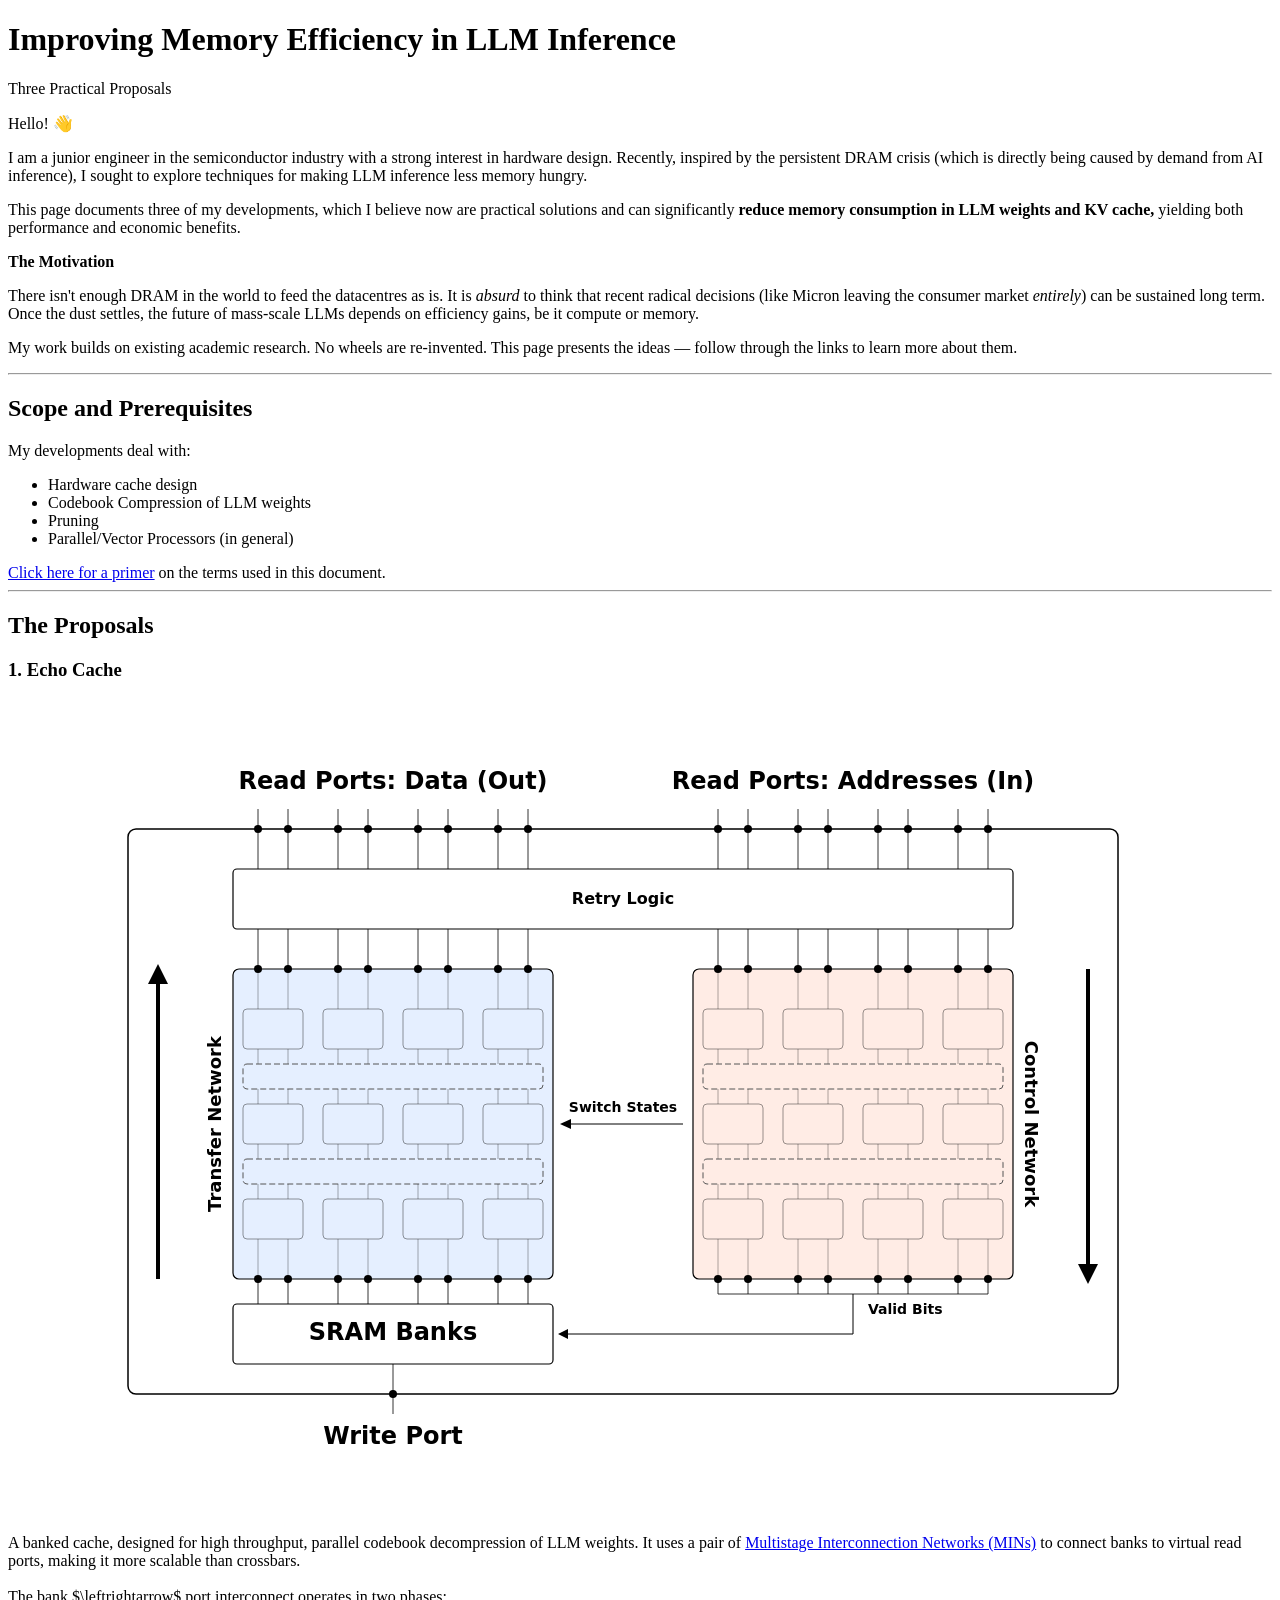
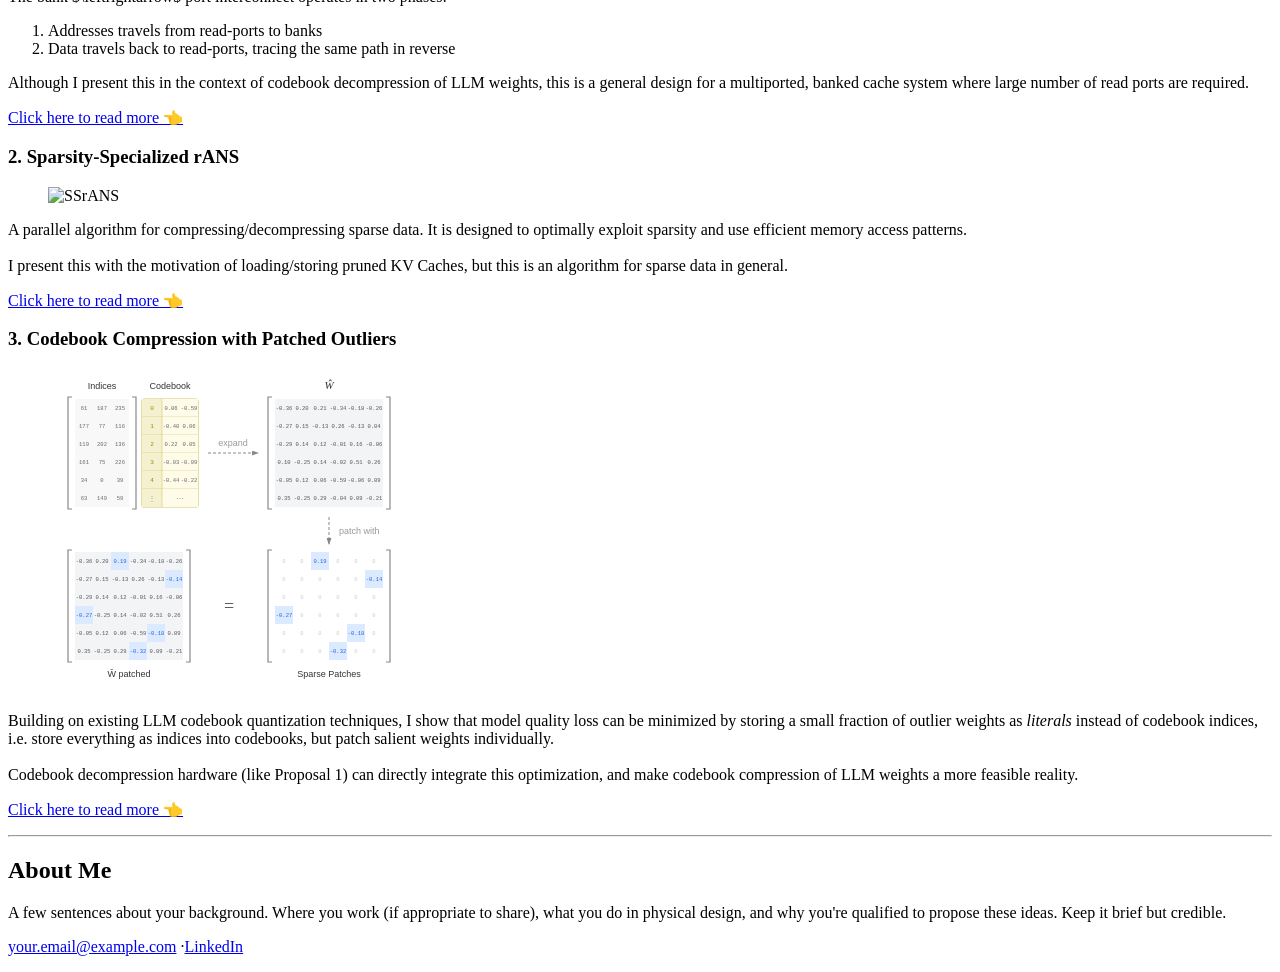
==== index.html @ 447023c8 "Rewrite echo and small changes" ====
<!DOCTYPE html>
<html lang="en">

<head>
    <meta charset="UTF-8">
    <meta name="viewport" content="width=device-width, initial-scale=1.0">
    <title>LLM Inference Optimization Proposals</title>
    <link rel="stylesheet" href="style.css">
    <script defer src="common.js"></script>
</head>

<body>
    <main>
        <div class="container">
            <h1>Improving Memory Efficiency in LLM Inference</h1>
            <p class="subtitle">Three Practical Proposals</p>

            <p>Hello! 👋</p>
            <p>
                I am a junior engineer in the semiconductor industry with a strong interest in
                hardware design. Recently, inspired by the persistent DRAM crisis (which is
                directly being caused by demand from AI inference), I sought to explore
                techniques for making LLM inference less memory hungry.
            </p>

            <p>
                This page documents three of my developments, which I believe now are practical
                solutions and can significantly <b>reduce memory consumption in LLM weights and KV cache,</b>
                yielding both performance and economic benefits.
            </p>

            <div class="callout aside">
                <strong>The Motivation</strong>
                <p>
                    There isn't enough DRAM in the world to feed the datacentres as is. It is <i>absurd</i>
                    to think that recent radical decisions (like Micron leaving the consumer market <i>entirely</i>)
                    can be sustained long term. Once the dust settles, the future of mass-scale LLMs
                    depends on efficiency gains, be it compute or memory.
                </p>
            </div>

            <p>
                My work builds on existing academic research. No wheels are re-invented. This page
                presents the ideas — follow through the links to learn more about them.
            </p>

            <hr>

            <h2>Scope and Prerequisites</h2>
            My developments deal with:
            <ul>
                <li>Hardware cache design</li>
                <li>Codebook Compression of LLM weights</li>
                <li>Pruning</li>
                <li>Parallel/Vector Processors (in general)</li>
            </ul>

            <a href="prereq.html">Click here for a primer</a> on the terms used in
            this document.

            <hr>

            <h2>The Proposals</h2>
            <h3>1. Echo Cache</h3>
            <figure class="side">
                <img src="img/echo/dual_omega_storage.svg" title="Echo Cache Diagram">
            </figure>
            <p>
                A banked cache, designed for high throughput, parallel codebook decompression of LLM weights.
                It uses a pair of <a href="https://en.wikipedia.org/wiki/Multistage_interconnection_networks">Multistage
                    Interconnection Networks (MINs)</a> to connect banks to virtual
                read ports, making it more scalable than crossbars.
                <br><br>
                The bank $\leftrightarrow$ port interconnect operates in two phases:
            <ol>
                <li>Addresses travels from read-ports to banks</li>
                <li>Data travels back to read-ports, tracing the same path in reverse</li>
            </ol>

            Although I present this in the context of codebook decompression of LLM weights, this is
            a general design for a multiported, banked cache system where large number of read ports are required.
            </p>

            <p><a href="echo.html">Click here to read more 👈</a></p>


            <div class="dot-break"></div>
            <h3>2. Sparsity-Specialized rANS</h3>
            <figure class="side">
                <img src="https://miro.medium.com/v2/resize:fit:1400/1*isUWWaYQCWepkoyscOeyig.png" title="SSrANS">
            </figure>
            <p>
                A parallel algorithm for compressing/decompressing sparse data. It is designed to optimally
                exploit sparsity and use efficient memory access patterns.
                <br><br>
                I present this with the motivation of loading/storing pruned KV Caches, but this is an
                algorithm for sparse data in general.
            </p>
            <p><a href="ssrans.html">Click here to read more 👈</a></p>


            <div class="dot-break"></div>
            <h3>3. Codebook Compression with Patched Outliers</h3>
            <figure class="side">
                <img src="img/ccpo/ccpo.svg" title="Codebook Compression">
            </figure>
            <p>
                Building on existing LLM codebook quantization techniques, I show that model
                quality loss can be minimized by storing a small fraction of outlier weights as <i>literals</i>
                instead of codebook indices, i.e. store everything as indices into codebooks, but patch salient
                weights individually.
                <br><br>
                Codebook decompression hardware (like Proposal 1) can directly integrate this optimization,
                and make codebook compression of LLM weights a more feasible reality.
            </p>
            <p><a href="ccpo.html">Click here to read more 👈</a></p>

            <hr>

            <h2>About Me</h2>
            <p>
                A few sentences about your background. Where you work (if appropriate to share),
                what you do in physical design, and why you're qualified to propose these ideas.
                Keep it brief but credible.
            </p>
        </div>
    </main>

    <footer>
        <div class="container">
            <p>
                <a href="mailto:your.email@example.com">your.email@example.com</a> ·<a
                    href="https://linkedin.com/in/yourprofile">LinkedIn</a>
            </p>
        </div>
    </footer>
</body>

</html>
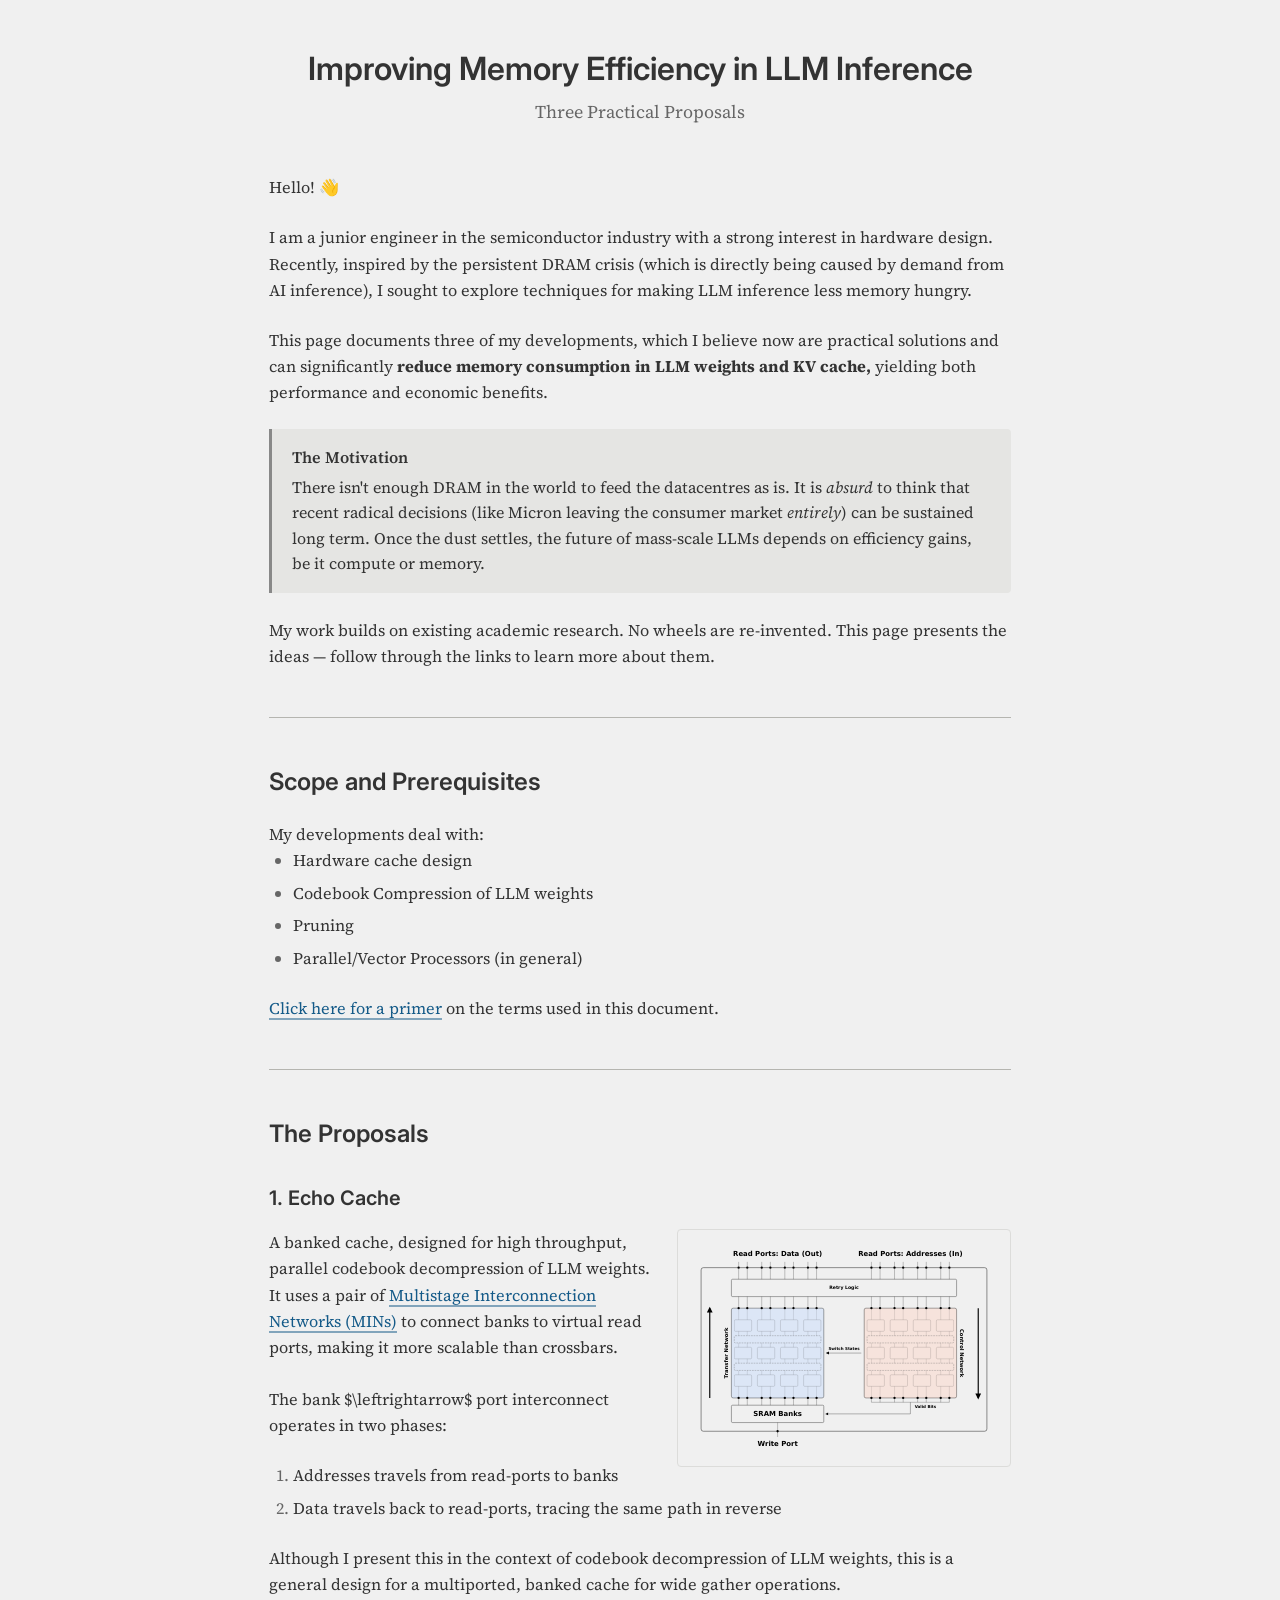
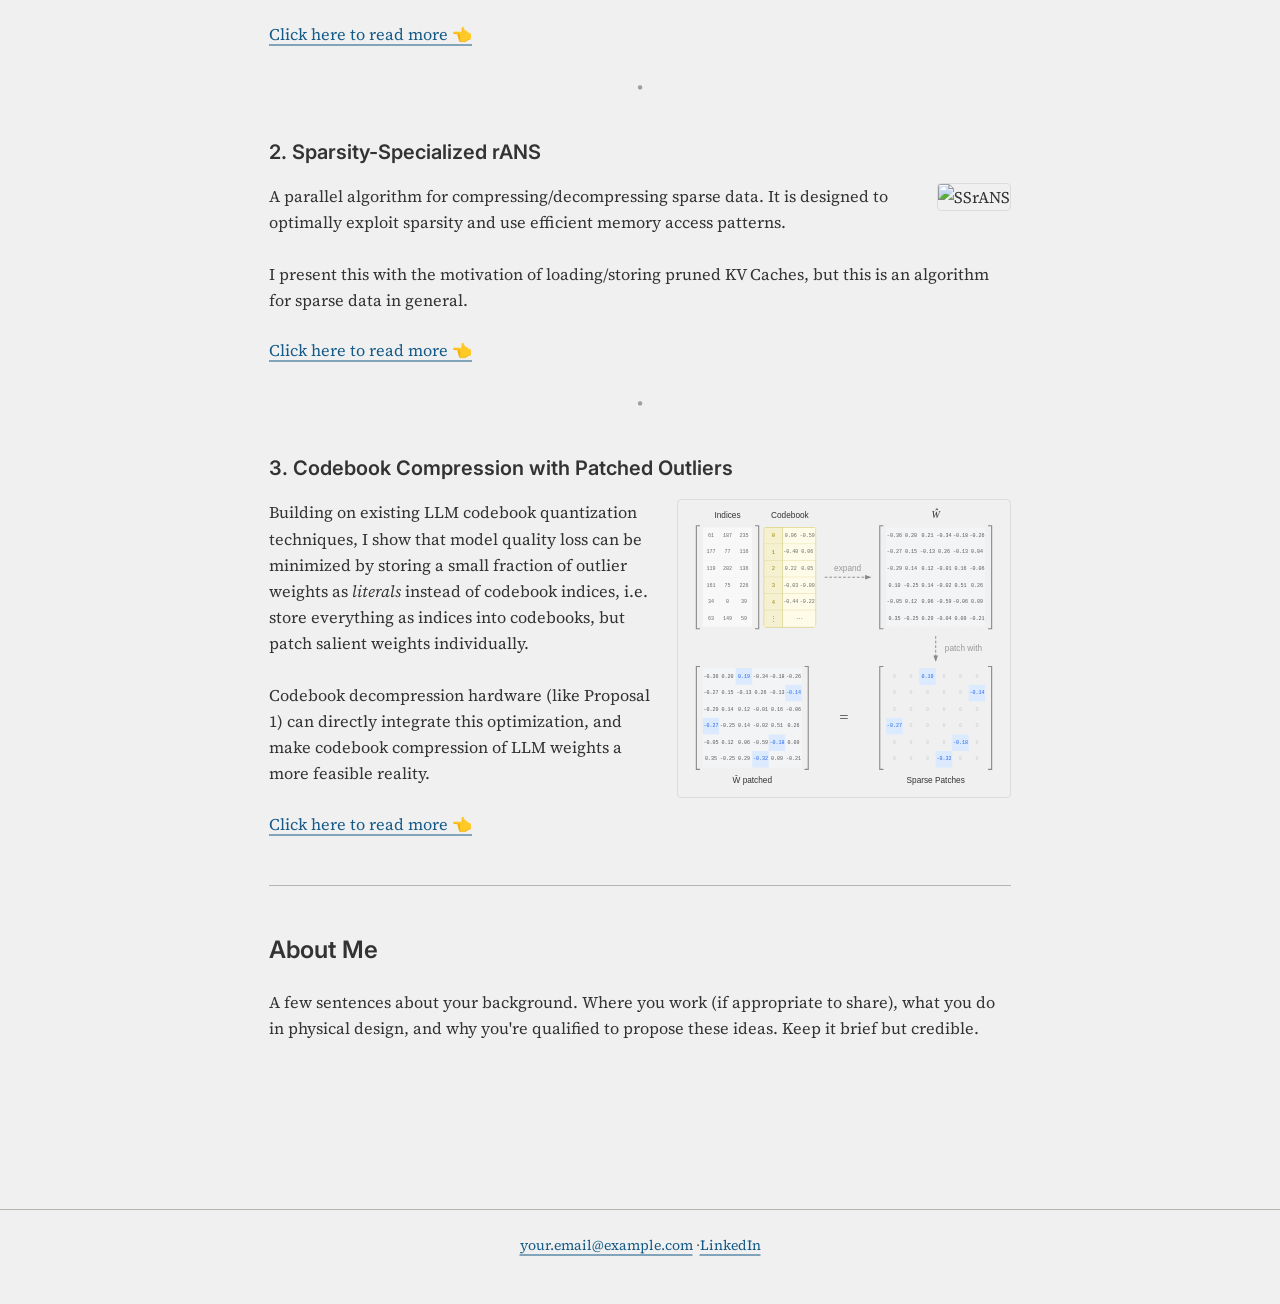
==== commit d17e5d56: "Work on echo" ====
--- a/index.html
+++ b/index.html
@@ -61,7 +61,7 @@
             <hr>
 
             <h2>The Proposals</h2>
-            <h3>1. Echo Cache</h3>
+            <h3 id="echo">1. Echo Cache</h3>
             <figure class="side">
                 <img src="img/echo/dual_omega_storage.svg" title="Echo Cache Diagram">
             </figure>
@@ -78,14 +78,14 @@
             </ol>
 
             Although I present this in the context of codebook decompression of LLM weights, this is
-            a general design for a multiported, banked cache system where large number of read ports are required.
+            a general design for a multiported, banked cache for wide gather operations.
             </p>
 
             <p><a href="echo.html">Click here to read more 👈</a></p>
 
 
             <div class="dot-break"></div>
-            <h3>2. Sparsity-Specialized rANS</h3>
+            <h3 id="ssrans">2. Sparsity-Specialized rANS</h3>
             <figure class="side">
                 <img src="https://miro.medium.com/v2/resize:fit:1400/1*isUWWaYQCWepkoyscOeyig.png" title="SSrANS">
             </figure>
@@ -100,7 +100,7 @@
 
 
             <div class="dot-break"></div>
-            <h3>3. Codebook Compression with Patched Outliers</h3>
+            <h3 id="ccpo">3. Codebook Compression with Patched Outliers</h3>
             <figure class="side">
                 <img src="img/ccpo/ccpo.svg" title="Codebook Compression">
             </figure>
--- a/style.css
+++ b/style.css
@@ -0,0 +1,470 @@
+/* ===== FONTS ===== */
+@import url('https://fonts.googleapis.com/css2?family=Inter:wght@400;500;600&family=Source+Serif+4:ital,wght@0,400;0,600;1,400&display=swap');
+
+/* ===== CSS RESET & BASE ===== */
+*,
+*::before,
+*::after {
+    box-sizing: border-box;
+    margin: 0;
+    padding: 0;
+}
+
+/* ===== VARIABLES ===== */
+:root {
+    --color-bg: #f0f0f0;
+    --color-bg-alt: #e6e6e4;
+    --color-text: #333333;
+    --color-text-muted: #666666;
+    --color-border: #dcdcda;
+    --color-link: #145a88;
+    --color-link-hover: #0e4366;
+    --color-rule: #b5b5b0;
+
+    /* Callout colors - more visible */
+    --note-bg: #ddeaf3;
+    --note-border: #3a8dba;
+    --warning-bg: #f5eedc;
+    --warning-border: #c9a540;
+    --conclusion-bg: #d8f0dd;
+    --conclusion-border: #2a9d4a;
+    --aside-bg: #e5e5e3;
+    --aside-border: #888888;
+
+    --font-sans: 'Inter', -apple-system, BlinkMacSystemFont, sans-serif;
+    --font-serif: 'Source Serif 4', Georgia, serif;
+
+    --content-width: 790px;
+    --spacing-unit: 1.5rem;
+}
+
+/* ===== LAYOUT ===== */
+html {
+    font-size: 16px;
+    scroll-behavior: smooth;
+}
+
+body {
+    font-family: var(--font-serif);
+    font-size: 1.02rem;
+    line-height: 1.6;
+    color: var(--color-text);
+    background-color: var(--color-bg);
+    -webkit-font-smoothing: antialiased;
+    -moz-osx-font-smoothing: grayscale;
+}
+
+.container {
+    max-width: var(--content-width);
+    margin: 0 auto;
+    padding: 0 var(--spacing-unit);
+}
+
+main {
+    padding: calc(var(--spacing-unit) * 2) 0 calc(var(--spacing-unit) * 4);
+}
+
+/* ===== HEADER & NAV ===== */
+header {
+    border-bottom: 1px solid var(--color-rule);
+    padding: var(--spacing-unit) 0;
+}
+
+header .container {
+    display: flex;
+    justify-content: space-between;
+    align-items: center;
+}
+
+.site-title {
+    font-family: var(--font-serif);
+    font-size: 1rem;
+    font-weight: 600;
+    text-decoration: none;
+    color: var(--color-text);
+}
+
+.site-title:hover {
+    color: var(--color-text-muted);
+}
+
+nav {
+    display: flex;
+    gap: 1.5rem;
+}
+
+nav a {
+    font-family: var(--font-serif);
+    font-size: 0.9rem;
+    color: var(--color-text-muted);
+    text-decoration: none;
+}
+
+nav a:hover {
+    color: var(--color-text);
+}
+
+/* ===== TYPOGRAPHY ===== */
+h1,
+h2,
+h3,
+h4 {
+    font-family: var(--font-sans);
+    font-weight: 600;
+    line-height: 1.3;
+    color: var(--color-text);
+}
+
+h1 {
+    font-size: 2rem;
+    margin-bottom: 0.5rem;
+    text-align: center;
+}
+
+h2 {
+    font-size: 1.5rem;
+    margin-top: calc(var(--spacing-unit) * 2);
+    margin-bottom: var(--spacing-unit);
+}
+
+h3 {
+    font-size: 1.25rem;
+    margin-top: calc(var(--spacing-unit) * 1.5);
+    margin-bottom: calc(var(--spacing-unit) * 0.75);
+}
+
+p {
+    margin-bottom: var(--spacing-unit);
+}
+
+a {
+    color: var(--color-link);
+    text-decoration: underline;
+    text-decoration-thickness: 1.5px;
+    text-underline-offset: 4px;
+    text-decoration-color: color-mix(in srgb, var(--color-link) 50%, transparent);
+}
+
+a:hover {
+    color: var(--color-link-hover);
+    text-decoration-color: var(--color-link-hover);
+}
+
+a.external::after {
+    content: '';
+    display: inline-block;
+    width: 0.7em;
+    height: 0.7em;
+    margin-left: 0.2em;
+    background-color: currentColor;
+    mask-image: url("data:image/svg+xml,%3Csvg xmlns='http://www.w3.org/2000/svg' viewBox='0 0 24 24' fill='none' stroke='currentColor' stroke-width='2.5' stroke-linecap='round' stroke-linejoin='round'%3E%3Cpath d='M18 13v6a2 2 0 0 1-2 2H5a2 2 0 0 1-2-2V8a2 2 0 0 1 2-2h6'/%3E%3Cpolyline points='15 3 21 3 21 9'/%3E%3Cline x1='10' y1='14' x2='21' y2='3'/%3E%3C/svg%3E");
+    mask-size: contain;
+    -webkit-mask-image: url("data:image/svg+xml,%3Csvg xmlns='http://www.w3.org/2000/svg' viewBox='0 0 24 24' fill='none' stroke='currentColor' stroke-width='2.5' stroke-linecap='round' stroke-linejoin='round'%3E%3Cpath d='M18 13v6a2 2 0 0 1-2 2H5a2 2 0 0 1-2-2V8a2 2 0 0 1 2-2h6'/%3E%3Cpolyline points='15 3 21 3 21 9'/%3E%3Cline x1='10' y1='14' x2='21' y2='3'/%3E%3C/svg%3E");
+    -webkit-mask-size: contain;
+    vertical-align: baseline;
+    position: relative;
+    top: 0.05em;
+}
+
+strong {
+    font-weight: 600;
+}
+
+u {
+    text-underline-offset: 4px;
+    text-decoration-thickness: 1px;
+}
+
+/* ===== LISTS ===== */
+ul,
+ol {
+    margin-bottom: var(--spacing-unit);
+    padding-left: 1.5rem;
+}
+
+li {
+    margin-bottom: 0.4rem;
+}
+
+li:last-child {
+    margin-bottom: 0;
+}
+
+li::marker {
+    color: var(--color-text-muted);
+}
+
+/* ===== FIGURES & IMAGES ===== */
+figure {
+    margin: calc(var(--spacing-unit) * 2) 0;
+}
+
+figure img {
+    display: block;
+    max-width: 100%;
+    height: auto;
+    margin: 0 auto;
+    border: 1px solid var(--color-border);
+    border-radius: 4px;
+}
+
+figcaption {
+    font-family: var(--font-serif);
+    font-size: 0.875rem;
+    color: var(--color-text-muted);
+    margin-top: 0.75rem;
+    text-align: center;
+}
+
+/* Side figures - float next to text */
+figure.side {
+    float: right;
+    margin: 0 0 1rem 1.5rem;
+    max-width: 45%;
+}
+
+figure.side img {
+    max-width: 100%;
+}
+
+/* Breakout variant - extends into right margin */
+figure.side.breakout {
+    margin-right: -120px;
+    max-width: 55%;
+}
+
+@media (max-width: 900px) {
+
+    /* On smaller screens, pull breakout back in */
+    figure.side.breakout {
+        margin-right: 0;
+        max-width: 45%;
+    }
+}
+
+@media (max-width: 600px) {
+
+    /* On mobile, stack images normally */
+    figure.side,
+    figure.side.breakout {
+        float: none;
+        margin: var(--spacing-unit) 0;
+        max-width: 100%;
+    }
+}
+
+/* Clear floats before new sections (for side figures) */
+h3 {
+    clear: both;
+}
+
+/* ===== CALLOUT BOXES ===== */
+.callout {
+    font-family: var(--font-serif);
+    font-size: 1rem;
+    padding: 1rem 1.25rem;
+    margin: var(--spacing-unit) 0;
+    border-left: 3px solid;
+    border-radius: 0 4px 4px 0;
+}
+
+.callout p {
+    margin-bottom: 0.5rem;
+}
+
+.callout p:last-child {
+    margin-bottom: 0;
+}
+
+.callout strong {
+    display: block;
+    margin-bottom: 0.25rem;
+}
+
+.callout.note {
+    background-color: var(--note-bg);
+    border-color: var(--note-border);
+}
+
+.callout.warning {
+    background-color: var(--warning-bg);
+    border-color: var(--warning-border);
+}
+
+.callout.conclusion {
+    background-color: var(--conclusion-bg);
+    border-color: var(--conclusion-border);
+}
+
+.callout.aside {
+    background-color: var(--aside-bg);
+    border-color: var(--aside-border);
+}
+
+/* ===== CODE ===== */
+code {
+    font-family: 'SF Mono', 'Consolas', 'Monaco', monospace;
+    font-size: 0.85em;
+    background-color: var(--color-bg-alt);
+    padding: 0.15em 0.4em;
+    border-radius: 3px;
+}
+
+pre {
+    background-color: var(--color-bg-alt);
+    padding: 1rem;
+    border-radius: 4px;
+    overflow-x: auto;
+    margin-bottom: var(--spacing-unit);
+    border: 1px solid var(--color-border);
+}
+
+/* Prism font overrides are in common.js (injected after Prism loads) */
+
+/* ===== MATH ===== */
+/* KaTeX overrides are in common.js (injected after KaTeX loads) */
+
+/* ===== FOOTER ===== */
+footer {
+    border-top: 1px solid var(--color-rule);
+    padding: var(--spacing-unit) 0;
+    margin-top: calc(var(--spacing-unit) * 2);
+}
+
+footer .container {
+    font-family: var(--font-serif);
+    font-size: 0.875rem;
+    color: var(--color-text-muted);
+    text-align: center;
+}
+
+footer .back-link {
+    display: block;
+    text-align: left;
+    margin-bottom: 0.75rem;
+}
+
+footer a {
+    color: var(--color-link);
+}
+
+footer a:hover {
+    color: var(--color-link-hover);
+}
+
+/* ===== UTILITY ===== */
+.back-link {
+    font-family: var(--font-serif);
+    font-size: 0.9rem;
+    color: var(--color-text-muted);
+    text-decoration: none;
+    display: inline-block;
+    margin-bottom: var(--spacing-unit);
+}
+
+.back-link:hover {
+    color: var(--color-text);
+}
+
+.subtitle {
+    font-family: var(--font-serif);
+    font-size: 1.125rem;
+    color: var(--color-text-muted);
+    margin-top: 0;
+    margin-bottom: calc(var(--spacing-unit) * 2);
+    text-align: center;
+}
+
+.byline {
+    font-family: var(--font-serif);
+    font-size: 0.95rem;
+    color: var(--color-text-muted);
+    text-align: center;
+    margin-bottom: calc(var(--spacing-unit) * 2);
+}
+
+.byline a {
+    color: var(--color-text-muted);
+}
+
+hr {
+    border: none;
+    border-top: 1px solid var(--color-rule);
+    margin: calc(var(--spacing-unit) * 2) 0;
+}
+
+/* Dot separator - lighter alternative to hr */
+.dot-break {
+    text-align: center;
+    margin: var(--spacing-unit) 0;
+    color: #a0a09a;
+}
+
+.dot-break::before {
+    content: "•";
+    font-size: 1.25rem;
+}
+
+/* ===== RESPONSIVE ===== */
+@media (max-width: 600px) {
+    html {
+        font-size: 15px;
+    }
+
+    header .container {
+        flex-direction: column;
+        gap: 0.75rem;
+    }
+
+    nav {
+        gap: 1rem;
+    }
+
+    h1 {
+        font-size: 1.75rem;
+    }
+}
+
+/* ===== TABLES (GLOBAL, GRID, HEADER TINT ONLY, FIXED LAYOUT) ===== */
+table {
+    width: 100%;
+    margin: calc(var(--spacing-unit) * 1.25) auto;
+    border-collapse: collapse;
+    background: transparent;
+    border: 1px solid var(--color-border);
+    font-size: 0.98rem;
+}
+
+/* Gridlines + roomier rows */
+th,
+td {
+    border: 1px solid var(--color-border);
+    padding: 0.75rem 0.85rem;
+    /* increased from 0.55/0.65 */
+    vertical-align: middle;
+    text-align: left;
+    background: transparent;
+}
+
+/* Header tint only */
+thead th {
+    font-family: var(--font-sans);
+    font-weight: 600;
+    background: var(--color-bg-alt);
+}
+
+/* KaTeX inside tables */
+table .math {
+    display: inline-block;
+    max-width: 100%;
+    overflow-x: auto;
+    overflow-y: hidden;
+    white-space: nowrap;
+    line-height: 1.15;
+}
+
+/* If display math ever appears in a cell, kill its margins */
+table .katex-display {
+    margin: 0;
+    padding: 0;
+}
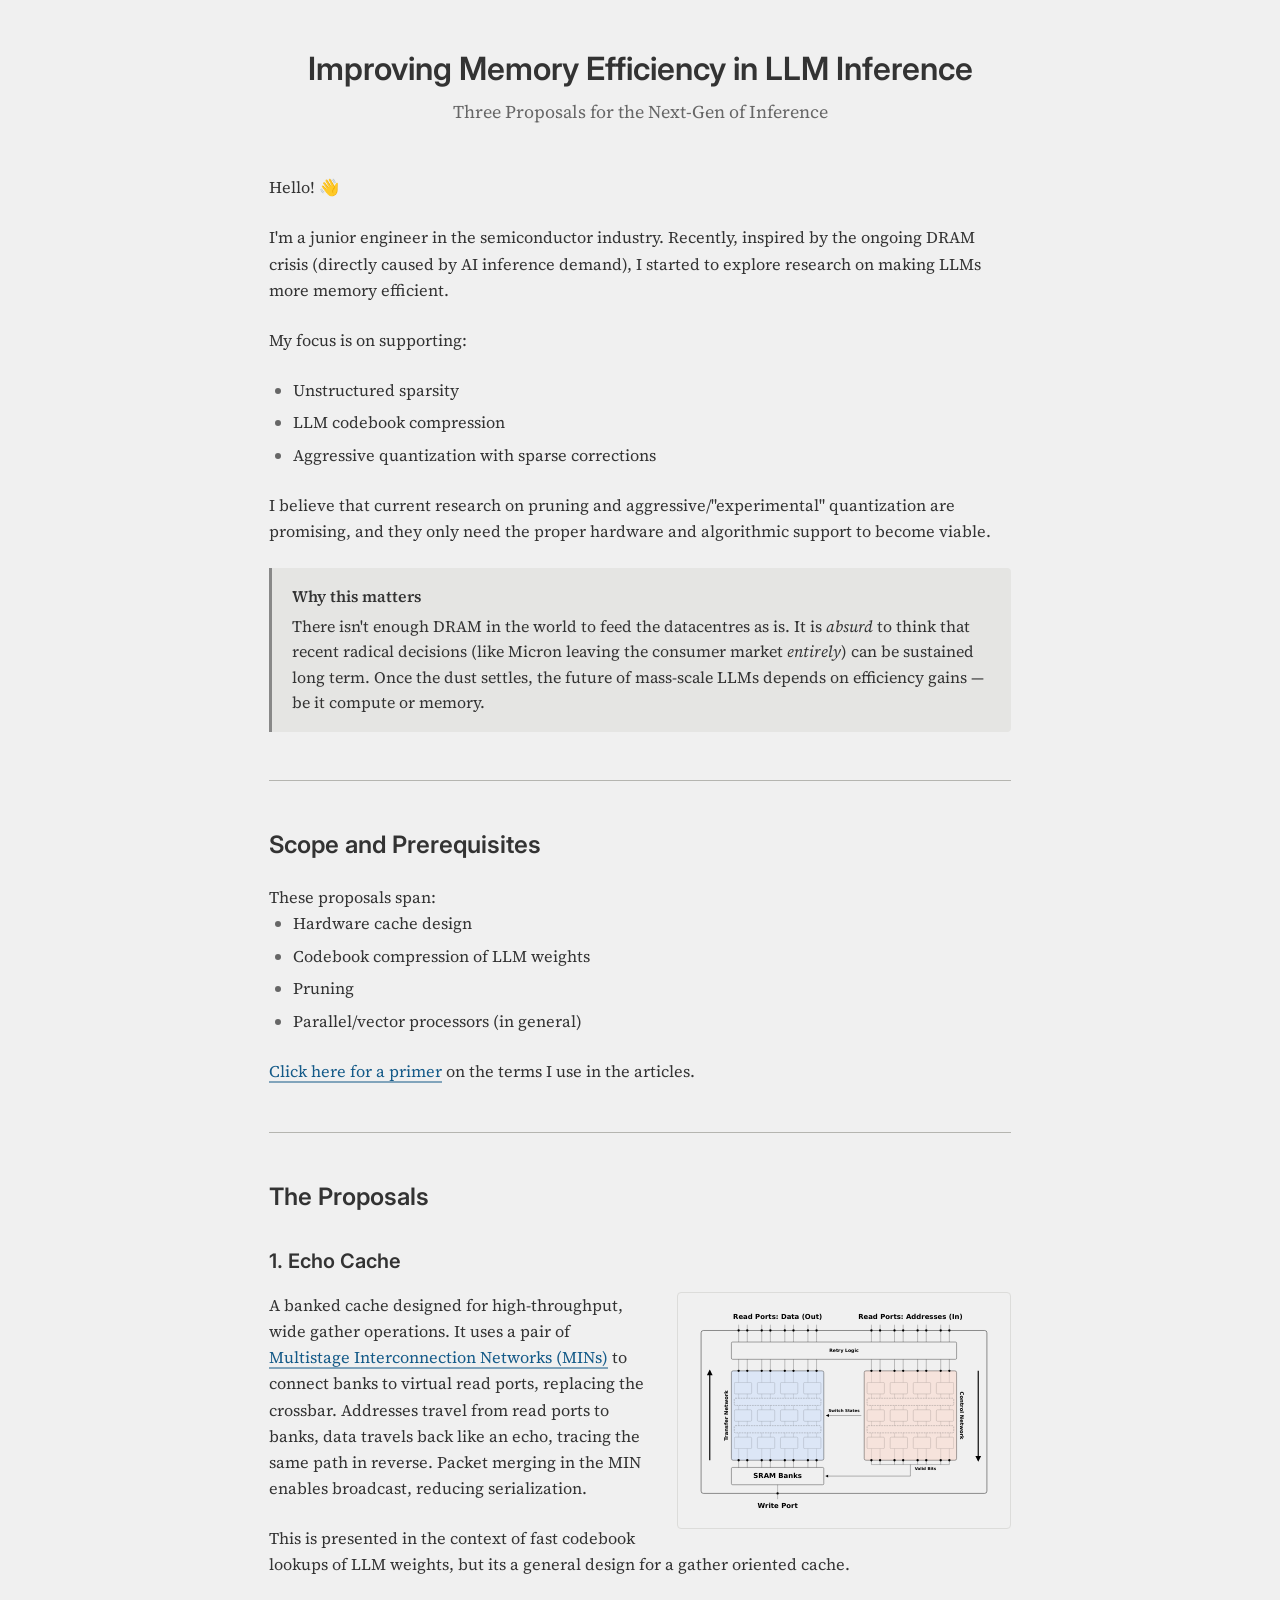
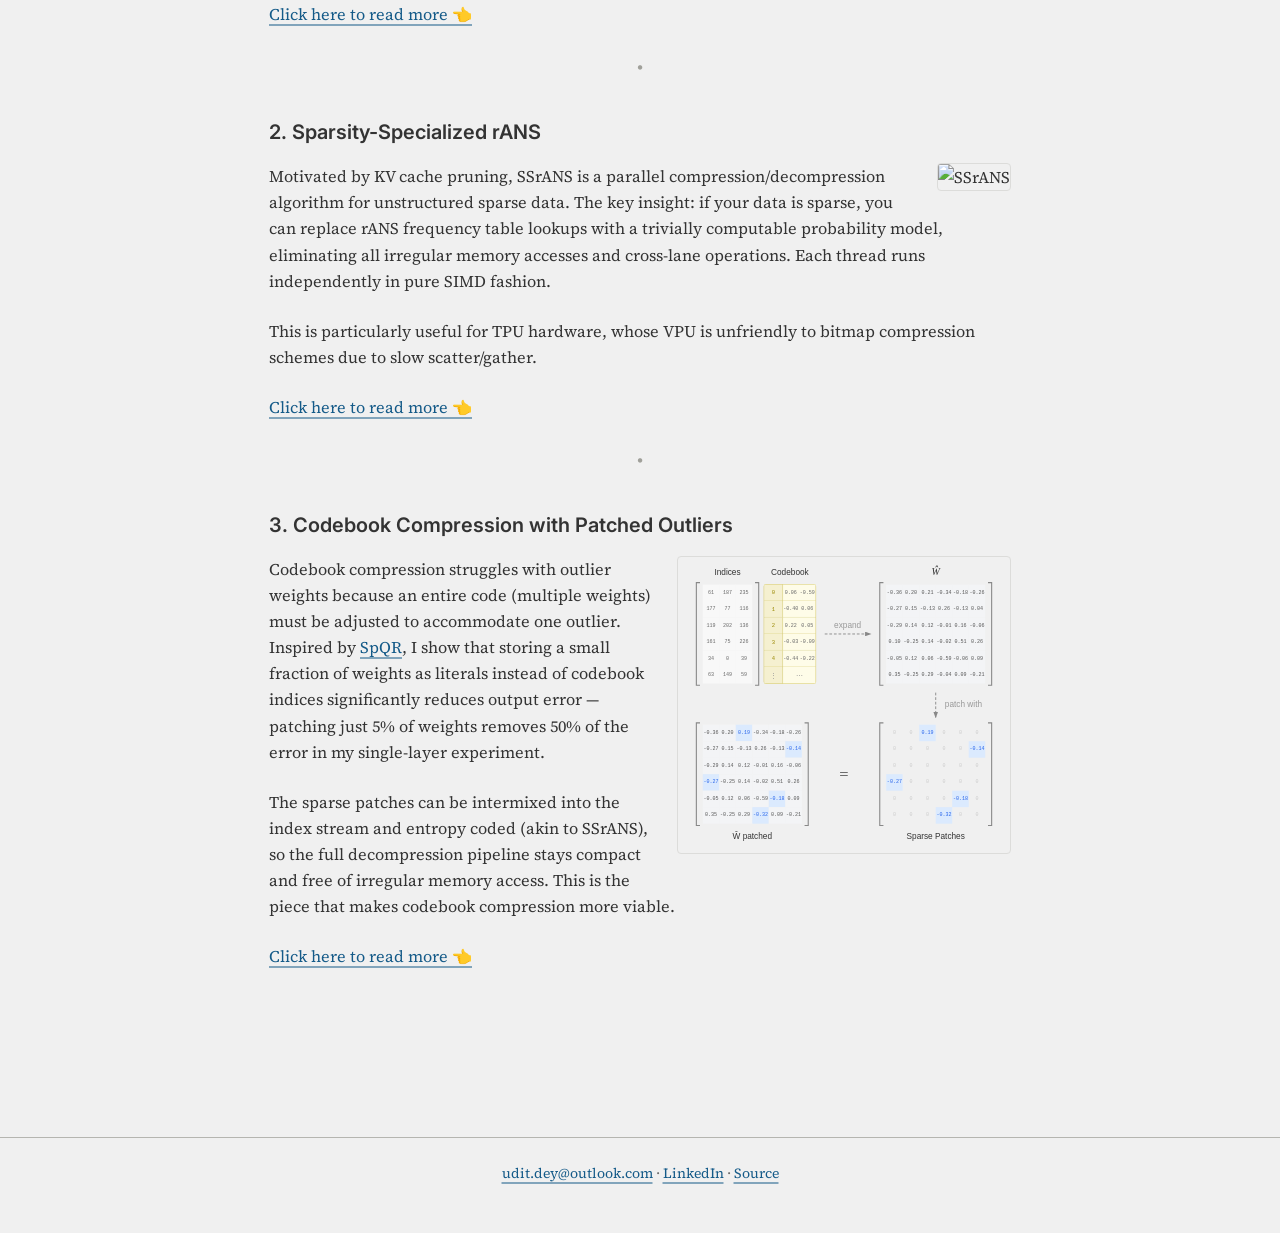
==== commit ae60fe9d: "Final final touches" ====
--- a/index.html
+++ b/index.html
@@ -13,88 +13,87 @@
     <main>
         <div class="container">
             <h1>Improving Memory Efficiency in LLM Inference</h1>
-            <p class="subtitle">Three Practical Proposals</p>
+            <p class="subtitle">Three Proposals for the Next-Gen of Inference</p>
 
             <p>Hello! 👋</p>
             <p>
-                I am a junior engineer in the semiconductor industry with a strong interest in
-                hardware design. Recently, inspired by the persistent DRAM crisis (which is
-                directly being caused by demand from AI inference), I sought to explore
-                techniques for making LLM inference less memory hungry.
+                I'm a junior engineer in the semiconductor industry. Recently, inspired by the
+                ongoing DRAM crisis (directly caused by AI inference demand), I started to explore research on making
+                LLMs more memory efficient.
             </p>
-
             <p>
-                This page documents three of my developments, which I believe now are practical
-                solutions and can significantly <b>reduce memory consumption in LLM weights and KV cache,</b>
-                yielding both performance and economic benefits.
+                My focus is on supporting:
+            </p>
+            <ul>
+                <li>Unstructured sparsity</li>
+                <li>LLM codebook compression</li>
+                <li>Aggressive quantization with sparse corrections</li>
+            </ul>
+            <p>
+                I believe that current research on pruning and aggressive/"experimental" quantization are promising, and
+                they only need the proper hardware and algorithmic support to become viable.
             </p>
 
             <div class="callout aside">
-                <strong>The Motivation</strong>
+                <strong>Why this matters</strong>
                 <p>
                     There isn't enough DRAM in the world to feed the datacentres as is. It is <i>absurd</i>
                     to think that recent radical decisions (like Micron leaving the consumer market <i>entirely</i>)
                     can be sustained long term. Once the dust settles, the future of mass-scale LLMs
-                    depends on efficiency gains, be it compute or memory.
+                    depends on efficiency gains — be it compute or memory.
                 </p>
             </div>
-
-            <p>
-                My work builds on existing academic research. No wheels are re-invented. This page
-                presents the ideas — follow through the links to learn more about them.
-            </p>
 
             <hr>
 
             <h2>Scope and Prerequisites</h2>
-            My developments deal with:
+            These proposals span:
             <ul>
                 <li>Hardware cache design</li>
-                <li>Codebook Compression of LLM weights</li>
+                <li>Codebook compression of LLM weights</li>
                 <li>Pruning</li>
-                <li>Parallel/Vector Processors (in general)</li>
+                <li>Parallel/vector processors (in general)</li>
             </ul>
 
-            <a href="prereq.html">Click here for a primer</a> on the terms used in
-            this document.
+            <a href="prereq.html">Click here for a primer</a> on the terms I use in the articles.
 
             <hr>
 
             <h2>The Proposals</h2>
+
             <h3 id="echo">1. Echo Cache</h3>
             <figure class="side">
                 <img src="img/echo/dual_omega_storage.svg" title="Echo Cache Diagram">
             </figure>
             <p>
-                A banked cache, designed for high throughput, parallel codebook decompression of LLM weights.
-                It uses a pair of <a href="https://en.wikipedia.org/wiki/Multistage_interconnection_networks">Multistage
+                A banked cache designed for high-throughput, wide gather operations. It uses a pair of <a
+                    href="https://en.wikipedia.org/wiki/Multistage_interconnection_networks">Multistage
                     Interconnection Networks (MINs)</a> to connect banks to virtual
-                read ports, making it more scalable than crossbars.
-                <br><br>
-                The bank $\leftrightarrow$ port interconnect operates in two phases:
-            <ol>
-                <li>Addresses travels from read-ports to banks</li>
-                <li>Data travels back to read-ports, tracing the same path in reverse</li>
-            </ol>
-
-            Although I present this in the context of codebook decompression of LLM weights, this is
-            a general design for a multiported, banked cache for wide gather operations.
+                read ports, replacing the crossbar. Addresses travel from read ports to banks,
+                data travels back like an echo, tracing the same path in reverse. Packet merging
+                in the MIN enables broadcast, reducing serialization.
             </p>
-
+            <p>
+                This is presented in the context of fast codebook lookups of LLM weights, but its a general design for a
+                gather oriented cache.
+            </p>
             <p><a href="echo.html">Click here to read more 👈</a></p>
 
 
             <div class="dot-break"></div>
             <h3 id="ssrans">2. Sparsity-Specialized rANS</h3>
             <figure class="side">
-                <img src="https://miro.medium.com/v2/resize:fit:1400/1*isUWWaYQCWepkoyscOeyig.png" title="SSrANS">
+                <img src="img/ssrans/ssrans_formula.png" title="SSrANS">
             </figure>
             <p>
-                A parallel algorithm for compressing/decompressing sparse data. It is designed to optimally
-                exploit sparsity and use efficient memory access patterns.
-                <br><br>
-                I present this with the motivation of loading/storing pruned KV Caches, but this is an
-                algorithm for sparse data in general.
+                Motivated by KV cache pruning, SSrANS is a parallel compression/decompression algorithm for unstructured
+                sparse data. The key insight: if your data is sparse, you can replace rANS frequency table lookups with
+                a trivially computable probability model, eliminating all irregular memory accesses
+                and cross-lane operations. Each thread runs independently in pure SIMD fashion.
+            </p>
+            <p>
+                This is particularly useful for TPU hardware, whose VPU is unfriendly to bitmap compression schemes
+                due to slow scatter/gather.
             </p>
             <p><a href="ssrans.html">Click here to read more 👈</a></p>
 
@@ -102,35 +101,31 @@
             <div class="dot-break"></div>
             <h3 id="ccpo">3. Codebook Compression with Patched Outliers</h3>
             <figure class="side">
-                <img src="img/ccpo/ccpo.svg" title="Codebook Compression">
+                <img src="img/ccpo/ccpo.svg" title="CCPO">
             </figure>
             <p>
-                Building on existing LLM codebook quantization techniques, I show that model
-                quality loss can be minimized by storing a small fraction of outlier weights as <i>literals</i>
-                instead of codebook indices, i.e. store everything as indices into codebooks, but patch salient
-                weights individually.
-                <br><br>
-                Codebook decompression hardware (like Proposal 1) can directly integrate this optimization,
-                and make codebook compression of LLM weights a more feasible reality.
+                Codebook compression struggles with outlier weights because an entire code
+                (multiple weights) must be adjusted to accommodate one outlier. Inspired by
+                <a href="https://arxiv.org/abs/2306.03078">SpQR</a>, I show that storing a small
+                fraction of weights as literals instead of codebook indices significantly reduces
+                output error — patching just 5% of weights removes 50% of the error in my
+                single-layer experiment.
+            </p>
+            <p>
+                The sparse patches can be intermixed into the index stream and entropy coded (akin to SSrANS), so the
+                full decompression pipeline stays compact and free of irregular memory access. This is the piece that
+                makes codebook compression more viable.
             </p>
             <p><a href="ccpo.html">Click here to read more 👈</a></p>
-
-            <hr>
-
-            <h2>About Me</h2>
-            <p>
-                A few sentences about your background. Where you work (if appropriate to share),
-                what you do in physical design, and why you're qualified to propose these ideas.
-                Keep it brief but credible.
-            </p>
         </div>
     </main>
 
     <footer>
         <div class="container">
             <p>
-                <a href="mailto:your.email@example.com">your.email@example.com</a> ·<a
-                    href="https://linkedin.com/in/yourprofile">LinkedIn</a>
+                <a href="mailto:udit.dey@outlook.com">udit.dey@outlook.com</a> ·
+                <a href="https://www.linkedin.com/in/udit-dey-756352268/">LinkedIn</a> ·
+                <a href="https://github.com/UditDey/pitch_site">Source</a>
             </p>
         </div>
     </footer>
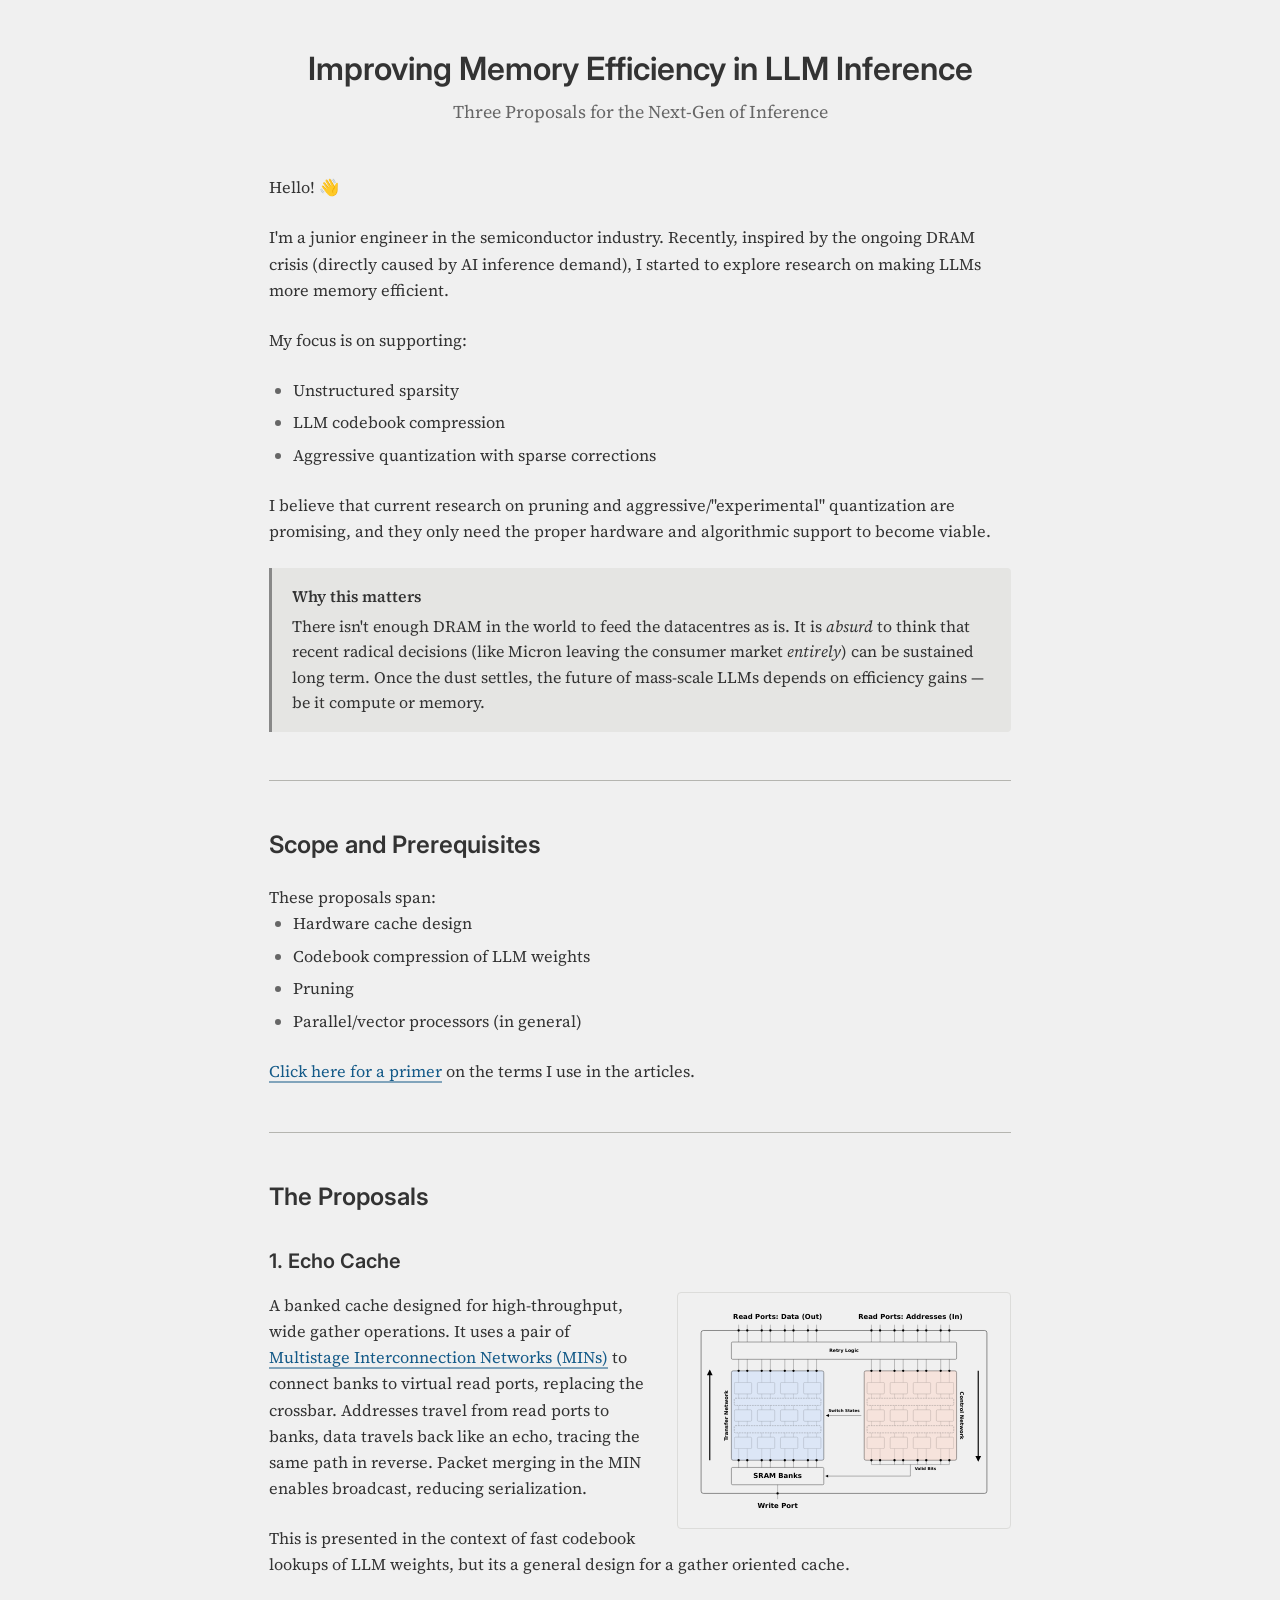
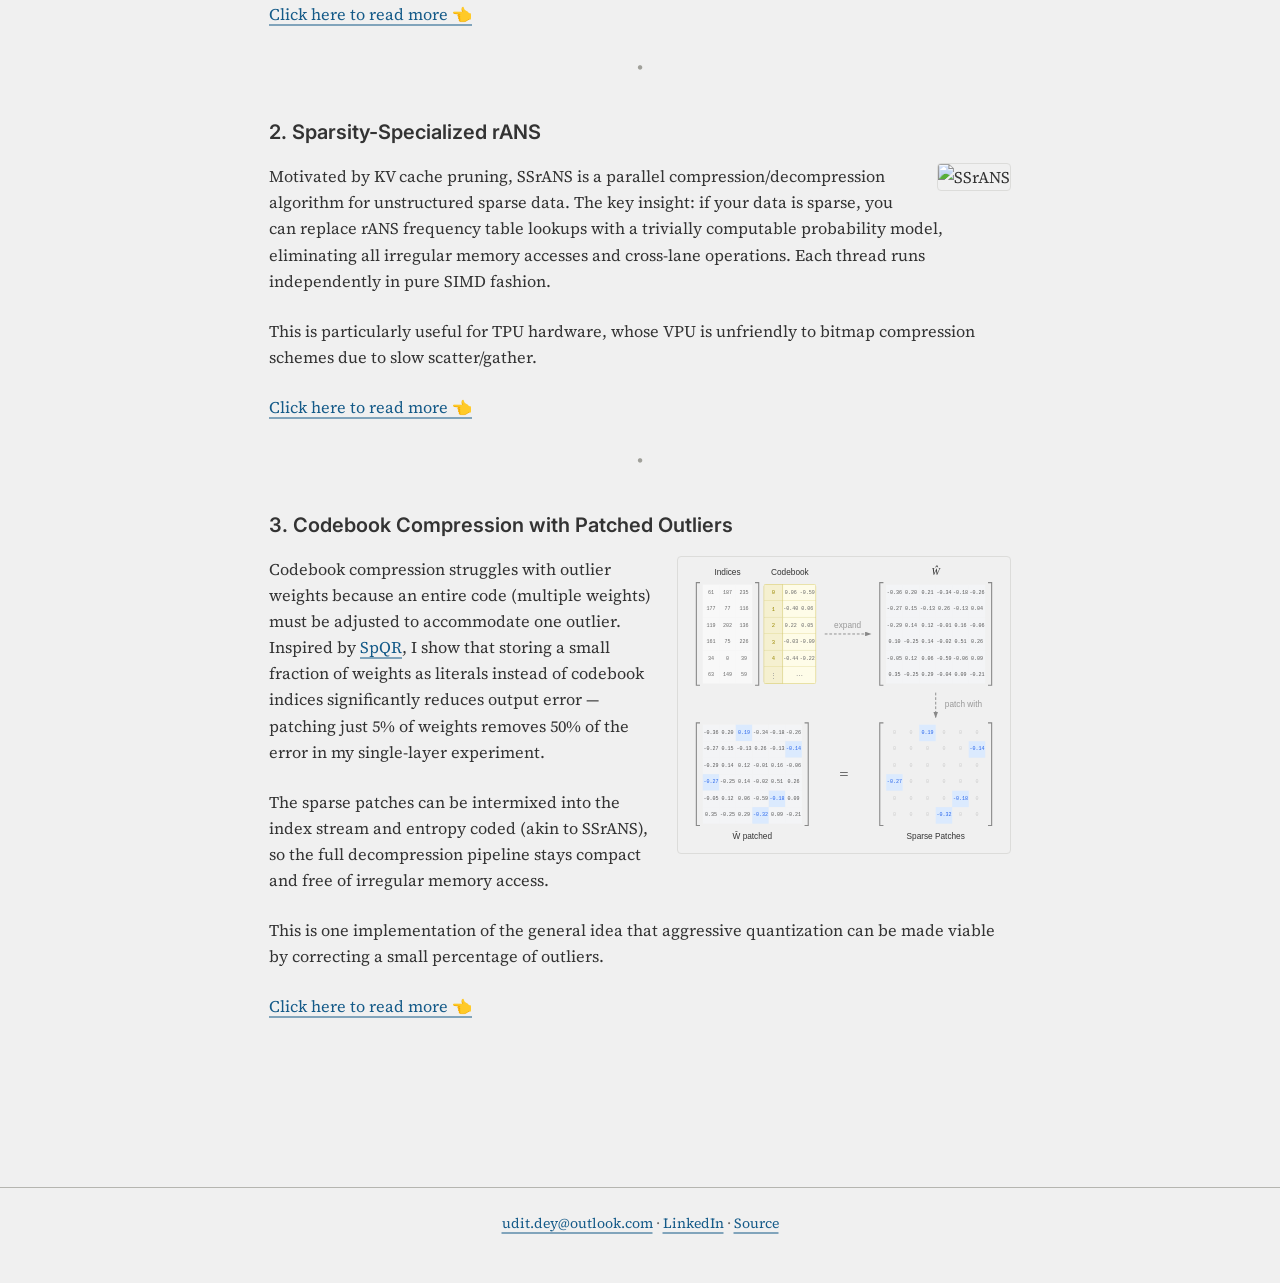
==== commit ead26d61: "Change CCPO framing" ====
--- a/index.html
+++ b/index.html
@@ -113,8 +113,11 @@
             </p>
             <p>
                 The sparse patches can be intermixed into the index stream and entropy coded (akin to SSrANS), so the
-                full decompression pipeline stays compact and free of irregular memory access. This is the piece that
-                makes codebook compression more viable.
+                full decompression pipeline stays compact and free of irregular memory access.
+            </p>
+            <p>
+                This is one implementation of the general idea that aggressive quantization can be made viable by
+                correcting a small percentage of outliers.
             </p>
             <p><a href="ccpo.html">Click here to read more 👈</a></p>
         </div>
